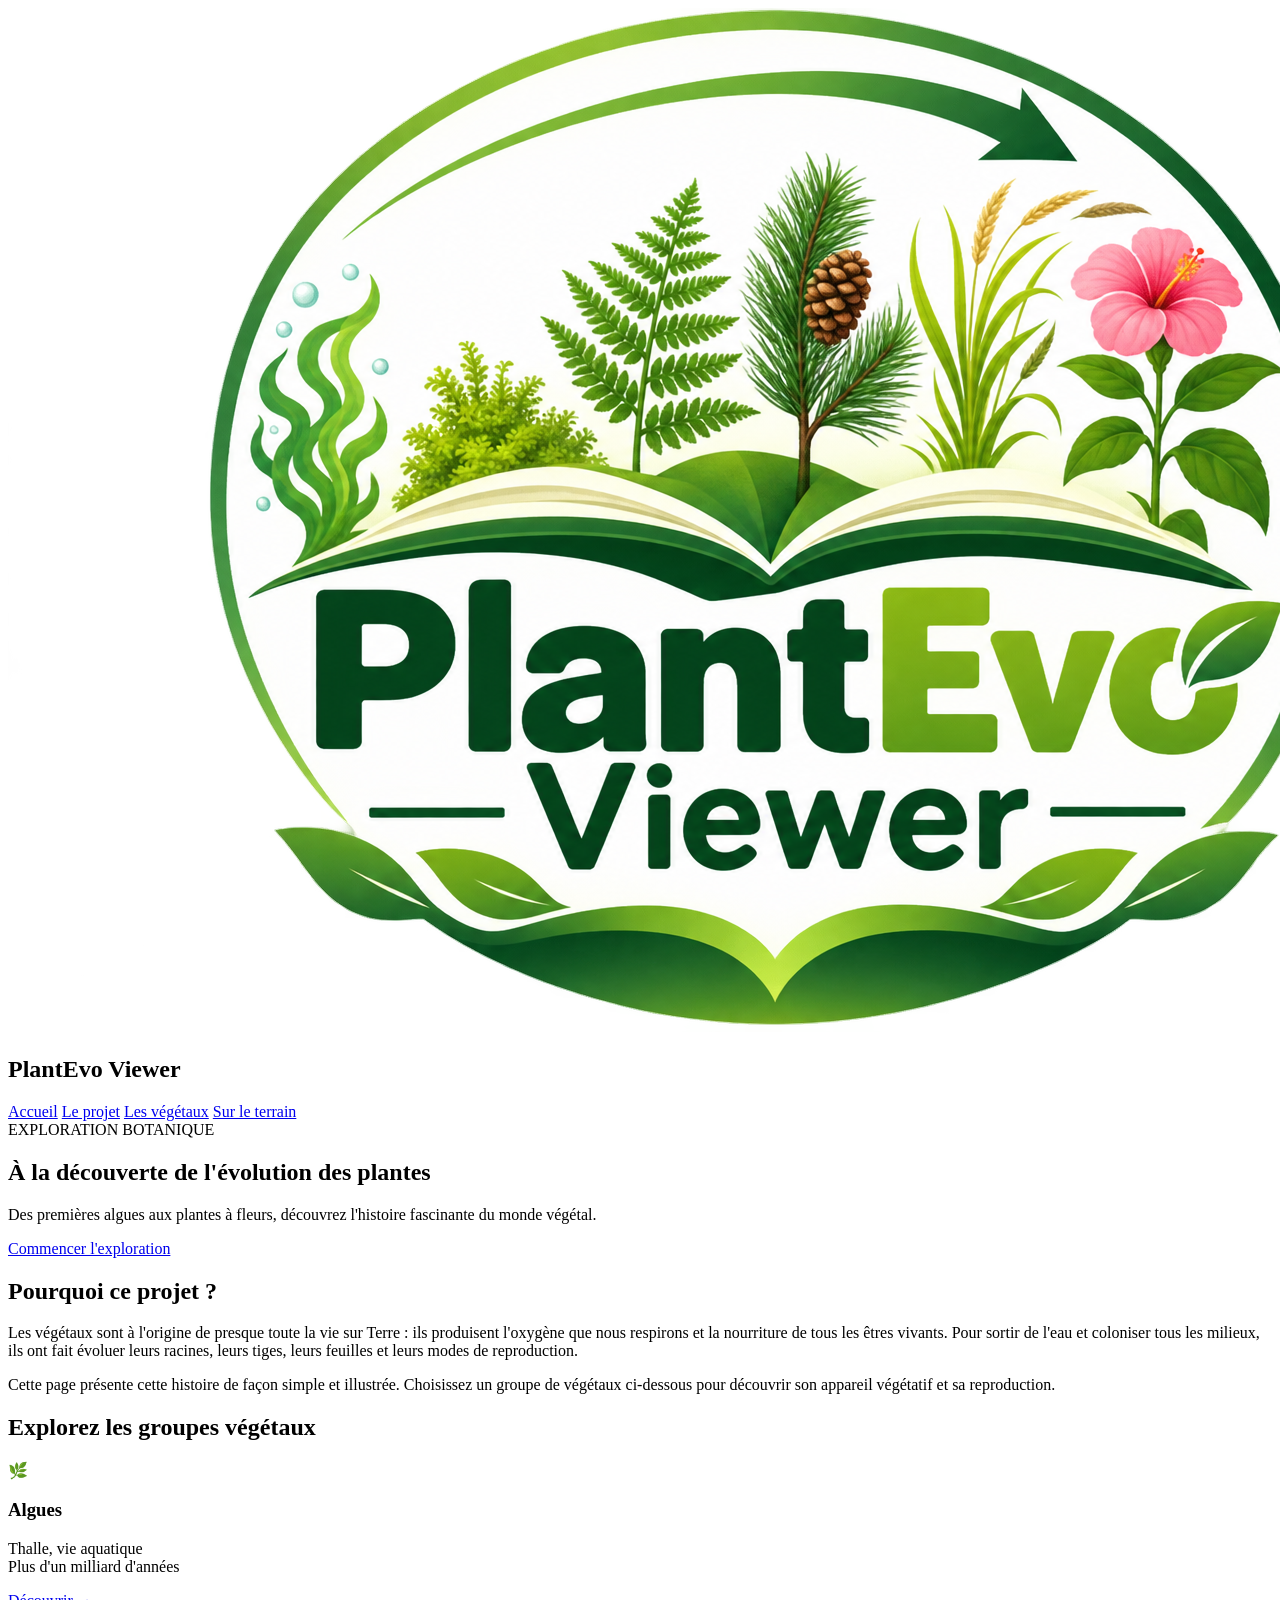
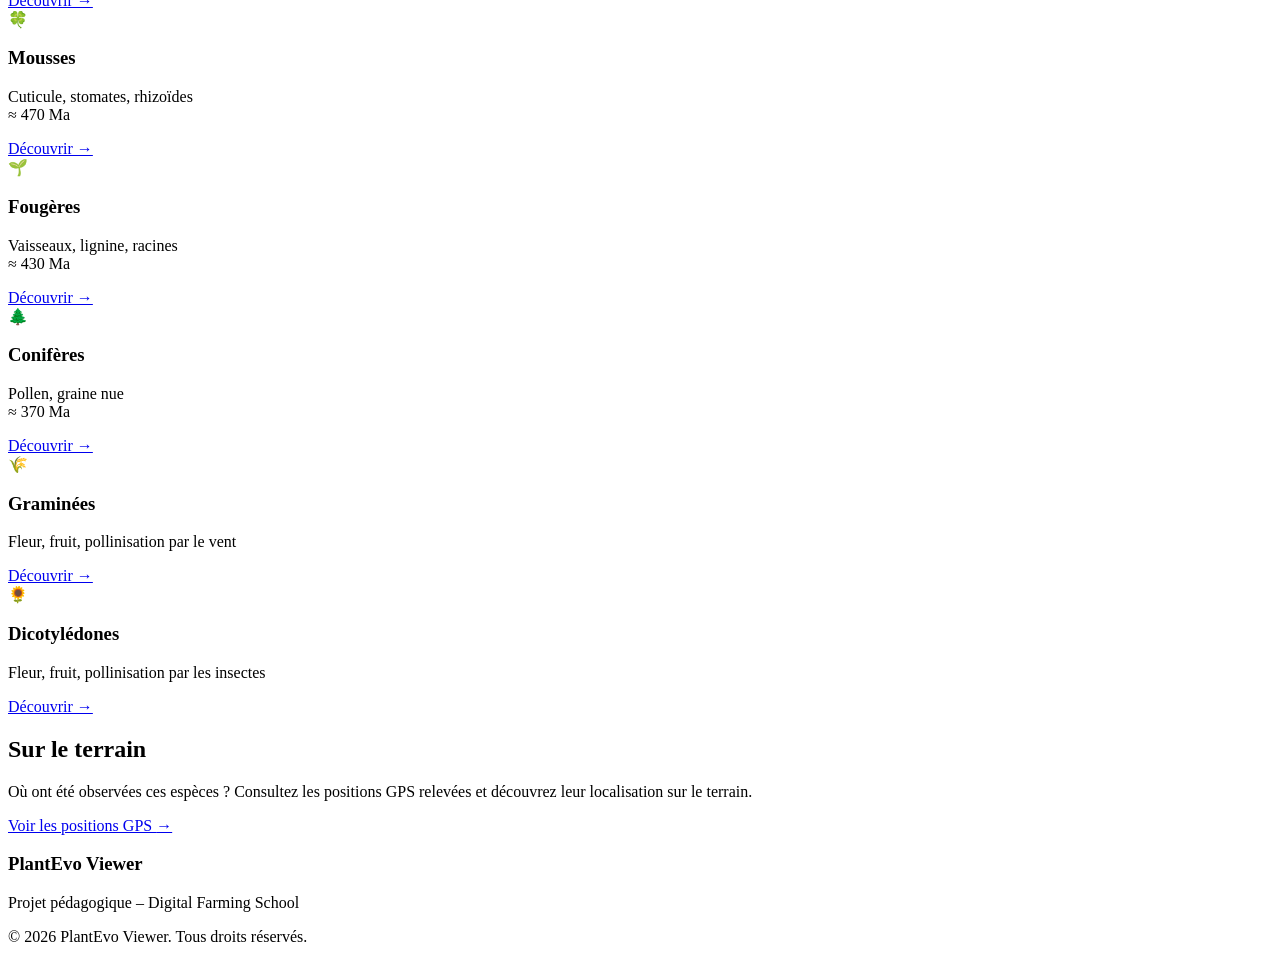
==== index.html @ 758a4658 "Démarrage du projet avec la finalisation de l'index.html" ====
<!DOCTYPE html>
<html lang="fr">

<head>
    <meta charset="UTF-8">
    <meta name="viewport" content="width=device-width, initial-scale=1.0">

    <title>PlantEvo Viewer</title>

    <!-- Liaison avec le fichier CSS -->
    <link rel="stylesheet" href="css/style.css">
</head>

<body>

    <!-- BARRE DE NAVIGATION -->
    <header class="header">

        <div class="logo">
            <img src="image/PlantEvo.png" alt="Logo PlantEvo Viewer">
            <h2>PlantEvo Viewer</h2>
        </div>

        <nav>
            <a href="#accueil">Accueil</a>
            <a href="#projet">Le projet</a>
            <a href="#vegetaux">Les végétaux</a>
            <a href="#terrain">Sur le terrain</a>
        </nav>

    </header>


    <!-- SECTION ACCUEIL -->
    <main>

        <section class="hero" id="accueil">

            <div class="hero-content">

                <span class="tagline">EXPLORATION BOTANIQUE</span>

                <h1>
                    À la découverte de l'évolution des plantes
                </h1>

                <p>
                    Des premières algues aux plantes à fleurs,
                    découvrez l'histoire fascinante du monde végétal.
                </p>

                <a href="#vegetaux" class="btn-primary">
                    Commencer l'exploration
                </a>

            </div>

        </section>


        <!-- PRESENTATION DU PROJET -->
        <section class="presentation" id="projet">

            <h2>Pourquoi ce projet ?</h2>

            <p>
                Les végétaux sont à l'origine de presque toute la vie
                sur Terre : ils produisent l'oxygène que nous respirons
                et la nourriture de tous les êtres vivants.
                Pour sortir de l'eau et coloniser tous les milieux,
                ils ont fait évoluer leurs racines, leurs tiges,
                leurs feuilles et leurs modes de reproduction.
            </p>

            <p>
                Cette page présente cette histoire de façon simple
                et illustrée. Choisissez un groupe de végétaux
                ci-dessous pour découvrir son appareil végétatif
                et sa reproduction.
            </p>

        </section>


        <!-- GROUPES DE VEGETAUX -->
        <section class="vegetaux" id="vegetaux">

            <h2>Explorez les groupes végétaux</h2>

            <div class="cards-container">

                <!-- ALGUES -->
                <article class="card">
                    <div class="card-icon">🌿</div>
                    <h3>Algues</h3>
                    <p>
                        Thalle, vie aquatique
                        <br>
                        Plus d'un milliard d'années
                    </p>
                    <a href="#">Découvrir →</a>
                </article>


                <!-- MOUSSES -->
                <article class="card">
                    <div class="card-icon">🍀</div>
                    <h3>Mousses</h3>
                    <p>
                        Cuticule, stomates, rhizoïdes
                        <br>
                        ≈ 470 Ma
                    </p>
                    <a href="#">Découvrir →</a>
                </article>


                <!-- FOUGERES -->
                <article class="card">
                    <div class="card-icon">🌱</div>
                    <h3>Fougères</h3>
                    <p>
                        Vaisseaux, lignine, racines
                        <br>
                        ≈ 430 Ma
                    </p>
                    <a href="#">Découvrir →</a>
                </article>


                <!-- CONIFERES -->
                <article class="card">
                    <div class="card-icon">🌲</div>
                    <h3>Conifères</h3>
                    <p>
                        Pollen, graine nue
                        <br>
                        ≈ 370 Ma
                    </p>
                    <a href="#">Découvrir →</a>
                </article>


                <!-- GRAMINEES -->
                <article class="card">
                    <div class="card-icon">🌾</div>
                    <h3>Graminées</h3>
                    <p>
                        Fleur, fruit, pollinisation par le vent
                    </p>
                    <a href="#">Découvrir →</a>
                </article>


                <!-- DICOTYLEDONES -->
                <article class="card">
                    <div class="card-icon">🌻</div>
                    <h3>Dicotylédones</h3>
                    <p>
                        Fleur, fruit, pollinisation par les insectes
                    </p>
                    <a href="#">Découvrir →</a>
                </article>

            </div>

        </section>


        <!-- SECTION SUR LE TERRAIN -->
        <section class="terrain" id="terrain">

            <div class="terrain-content">


                <div class="terrain-text">



                    <h2>Sur le terrain</h2>

                    <p>
                        Où ont été observées ces espèces ?
                        Consultez les positions GPS relevées
                        et découvrez leur localisation sur le terrain.
                    </p>

                    <a href="positions.html" class="btn-gps">
                        Voir les positions GPS
                        <span>→</span>
                    </a>

                </div>

            </div>

        </section>

    </main>


    <!-- PIED DE PAGE -->
    <footer>

        <h3>PlantEvo Viewer</h3>

        <p>
            Projet pédagogique – Digital Farming School
        </p>

        <p class="copyright">
            © 2026 PlantEvo Viewer. Tous droits réservés.
        </p>

    </footer>

</body>
</html>
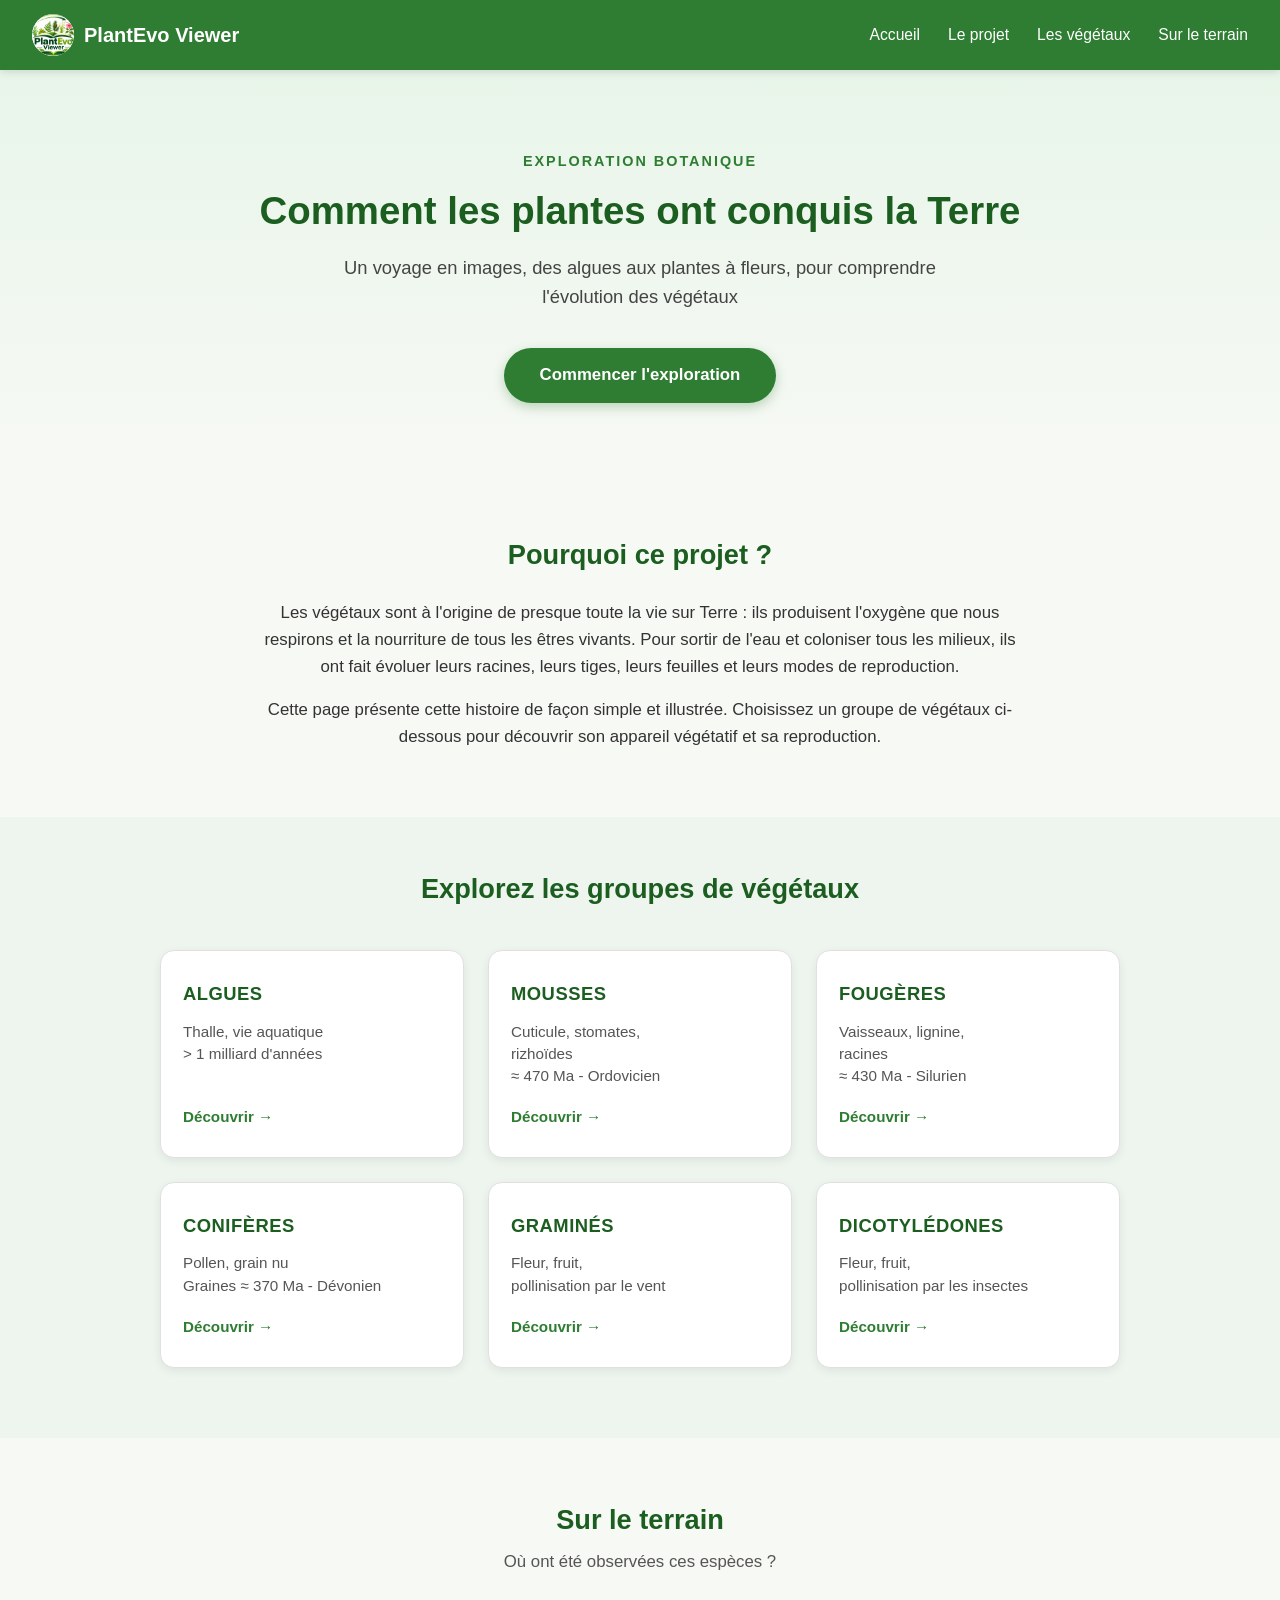
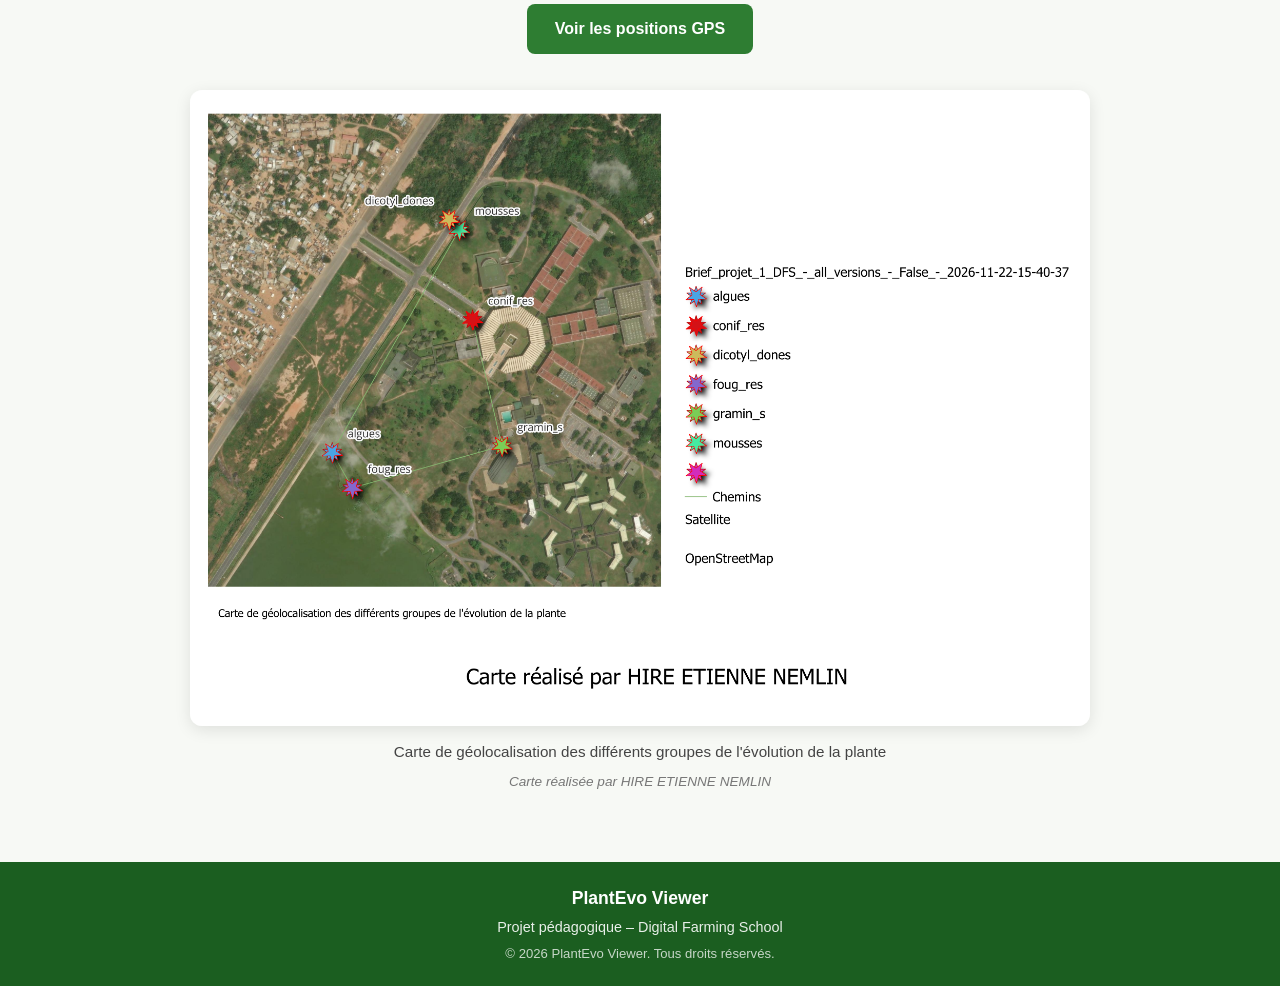
==== commit bd87cb56: "Rédaction du README" ====
--- a/index.html
+++ b/index.html
@@ -1,219 +1,126 @@
-
 <!DOCTYPE html>
 <html lang="fr">
-
 <head>
-    <meta charset="UTF-8">
-    <meta name="viewport" content="width=device-width, initial-scale=1.0">
-
-    <title>PlantEvo Viewer</title>
-
-    <!-- Liaison avec le fichier CSS -->
-    <link rel="stylesheet" href="css/style.css">
+  <meta charset="UTF-8">
+  <meta name="viewport" content="width=device-width, initial-scale=1.0">
+  <title>PlantEvo Viewer – Exploration Botanique</title>
+  <link rel="stylesheet" href="css/style.css">
 </head>
-
 <body>
 
-    <!-- BARRE DE NAVIGATION -->
-    <header class="header">
+  <!-- HEADER -->
+  <header>
+    <div class="logo">
+      <div class="logo-circle">
+        <img src="image/PlantEvo.png" alt="Logo PlantEvo">
+      </div>
+      <span>PlantEvo Viewer</span>
+    </div>
 
-        <div class="logo">
-            <img src="image/PlantEvo.png" alt="Logo PlantEvo Viewer">
-            <h2>PlantEvo Viewer</h2>
-        </div>
+    <nav>
+      <a href="#accueil">Accueil</a>
+      <a href="#projet">Le projet</a>
+      <a href="#vegetaux">Les végétaux</a>
+      <a href="#terrain">Sur le terrain</a>
+    </nav>
+  </header>
 
-        <nav>
-            <a href="#accueil">Accueil</a>
-            <a href="#projet">Le projet</a>
-            <a href="#vegetaux">Les végétaux</a>
-            <a href="#terrain">Sur le terrain</a>
-        </nav>
+  <!-- HERO -->
+  <section id="accueil" class="hero">
+    <p class="hero-label">EXPLORATION BOTANIQUE</p>
+    <h1>Comment les plantes ont conquis la Terre</h1>
+    <p class="hero-subtitle">
+      Un voyage en images, des algues aux plantes à fleurs, pour comprendre<br>
+      l'évolution des végétaux
+    </p>
+    <a href="#vegetaux" class="btn-primary">Commencer l'exploration</a>
+  </section>
 
-    </header>
+  <!-- POURQUOI CE PROJET -->
+  <section id="projet" class="why-section">
+    <h2>Pourquoi ce projet ?</h2>
+    <div class="why-content">
+      <p>
+        Les végétaux sont à l'origine de presque toute la vie sur Terre : ils produisent l'oxygène que nous
+        respirons et la nourriture de tous les êtres vivants. Pour sortir de l'eau et coloniser tous les milieux,
+        ils ont fait évoluer leurs racines, leurs tiges, leurs feuilles et leurs modes de reproduction.
+      </p>
+      <p>
+        Cette page présente cette histoire de façon simple et illustrée. Choisissez un groupe de végétaux
+        ci-dessous pour découvrir son appareil végétatif et sa reproduction.
+      </p>
+    </div>
+  </section>
 
+  <!-- GROUPES DE VÉGÉTAUX -->
+  <section id="vegetaux" class="groups-section">
+    <h2>Explorez les groupes de végétaux</h2>
 
-    <!-- SECTION ACCUEIL -->
-    <main>
+    <div class="groups-grid">
+      <!-- Algues -->
+      <a href="Algues.html" class="group-card">
+        <h3>ALGUES</h3>
+        <p>Thalle, vie aquatique<br>&gt; 1 milliard d'années</p>
+        <span class="discover">Découvrir →</span>
+      </a>
 
-        <section class="hero" id="accueil">
+      <!-- Mousses -->
+      <a href="Mousse.html" class="group-card">
+        <h3>MOUSSES</h3>
+        <p>Cuticule, stomates,<br>rizhoïdes<br>≈ 470 Ma - Ordovicien</p>
+        <span class="discover">Découvrir →</span>
+      </a>
 
-            <div class="hero-content">
+      <!-- Fougères -->
+      <a href="Fougère.html" class="group-card">
+        <h3>FOUGÈRES</h3>
+        <p>Vaisseaux, lignine,<br>racines<br>≈ 430 Ma - Silurien</p>
+        <span class="discover">Découvrir →</span>
+      </a>
 
-                <span class="tagline">EXPLORATION BOTANIQUE</span>
+      <!-- Conifères -->
+      <a href="Conifère.html" class="group-card">
+        <h3>CONIFÈRES</h3>
+        <p>Pollen, grain nu<br>Graines ≈ 370 Ma - Dévonien</p>
+        <span class="discover">Découvrir →</span>
+      </a>
 
-                <h1>
-                    À la découverte de l'évolution des plantes
-                </h1>
+      <!-- Graminés -->
+      <a href="Graminé.html" class="group-card">
+        <h3>GRAMINÉS</h3>
+        <p>Fleur, fruit,<br>pollinisation par le vent</p>
+        <span class="discover">Découvrir →</span>
+      </a>
 
-                <p>
-                    Des premières algues aux plantes à fleurs,
-                    découvrez l'histoire fascinante du monde végétal.
-                </p>
+      <!-- Dicotylédones -->
+      <a href="Dicotylédone.html" class="group-card">
+        <h3>DICOTYLÉDONES</h3>
+        <p>Fleur, fruit,<br>pollinisation par les insectes</p>
+        <span class="discover">Découvrir →</span>
+      </a>
+    </div>
+  </section>
 
-                <a href="#vegetaux" class="btn-primary">
-                    Commencer l'exploration
-                </a>
+  <!-- SUR LE TERRAIN -->
+  <section id="terrain" class="terrain-section">
+    <h2>Sur le terrain</h2>
+    <p class="terrain-subtitle">Où ont été observées ces espèces ?</p>
 
-            </div>
+    <a href="image/Carte 1.png" class="btn-secondary">Voir les positions GPS</a>
 
-        </section>
+    <div class="map-container">
+      <img src="image/Carte 1.png" alt="Carte des observations">
+      <p class="map-caption">Carte de géolocalisation des différents groupes de l'évolution de la plante</p>
+      <p class="map-credit">Carte réalisée par HIRE ETIENNE NEMLIN</p>
+    </div>
+  </section>
 
-
-        <!-- PRESENTATION DU PROJET -->
-        <section class="presentation" id="projet">
-
-            <h2>Pourquoi ce projet ?</h2>
-
-            <p>
-                Les végétaux sont à l'origine de presque toute la vie
-                sur Terre : ils produisent l'oxygène que nous respirons
-                et la nourriture de tous les êtres vivants.
-                Pour sortir de l'eau et coloniser tous les milieux,
-                ils ont fait évoluer leurs racines, leurs tiges,
-                leurs feuilles et leurs modes de reproduction.
-            </p>
-
-            <p>
-                Cette page présente cette histoire de façon simple
-                et illustrée. Choisissez un groupe de végétaux
-                ci-dessous pour découvrir son appareil végétatif
-                et sa reproduction.
-            </p>
-
-        </section>
-
-
-        <!-- GROUPES DE VEGETAUX -->
-        <section class="vegetaux" id="vegetaux">
-
-            <h2>Explorez les groupes végétaux</h2>
-
-            <div class="cards-container">
-
-                <!-- ALGUES -->
-                <article class="card">
-                    <div class="card-icon">🌿</div>
-                    <h3>Algues</h3>
-                    <p>
-                        Thalle, vie aquatique
-                        <br>
-                        Plus d'un milliard d'années
-                    </p>
-                    <a href="#">Découvrir →</a>
-                </article>
-
-
-                <!-- MOUSSES -->
-                <article class="card">
-                    <div class="card-icon">🍀</div>
-                    <h3>Mousses</h3>
-                    <p>
-                        Cuticule, stomates, rhizoïdes
-                        <br>
-                        ≈ 470 Ma
-                    </p>
-                    <a href="#">Découvrir →</a>
-                </article>
-
-
-                <!-- FOUGERES -->
-                <article class="card">
-                    <div class="card-icon">🌱</div>
-                    <h3>Fougères</h3>
-                    <p>
-                        Vaisseaux, lignine, racines
-                        <br>
-                        ≈ 430 Ma
-                    </p>
-                    <a href="#">Découvrir →</a>
-                </article>
-
-
-                <!-- CONIFERES -->
-                <article class="card">
-                    <div class="card-icon">🌲</div>
-                    <h3>Conifères</h3>
-                    <p>
-                        Pollen, graine nue
-                        <br>
-                        ≈ 370 Ma
-                    </p>
-                    <a href="#">Découvrir →</a>
-                </article>
-
-
-                <!-- GRAMINEES -->
-                <article class="card">
-                    <div class="card-icon">🌾</div>
-                    <h3>Graminées</h3>
-                    <p>
-                        Fleur, fruit, pollinisation par le vent
-                    </p>
-                    <a href="#">Découvrir →</a>
-                </article>
-
-
-                <!-- DICOTYLEDONES -->
-                <article class="card">
-                    <div class="card-icon">🌻</div>
-                    <h3>Dicotylédones</h3>
-                    <p>
-                        Fleur, fruit, pollinisation par les insectes
-                    </p>
-                    <a href="#">Découvrir →</a>
-                </article>
-
-            </div>
-
-        </section>
-
-
-        <!-- SECTION SUR LE TERRAIN -->
-        <section class="terrain" id="terrain">
-
-            <div class="terrain-content">
-
-
-                <div class="terrain-text">
-
-
-
-                    <h2>Sur le terrain</h2>
-
-                    <p>
-                        Où ont été observées ces espèces ?
-                        Consultez les positions GPS relevées
-                        et découvrez leur localisation sur le terrain.
-                    </p>
-
-                    <a href="positions.html" class="btn-gps">
-                        Voir les positions GPS
-                        <span>→</span>
-                    </a>
-
-                </div>
-
-            </div>
-
-        </section>
-
-    </main>
-
-
-    <!-- PIED DE PAGE -->
-    <footer>
-
-        <h3>PlantEvo Viewer</h3>
-
-        <p>
-            Projet pédagogique – Digital Farming School
-        </p>
-
-        <p class="copyright">
-            © 2026 PlantEvo Viewer. Tous droits réservés.
-        </p>
-
-    </footer>
+  <!-- FOOTER -->
+  <footer>
+    <div class="title">PlantEvo Viewer</div>
+    <div class="subtitle">Projet pédagogique – Digital Farming School</div>
+    <div class="copyright">© 2026 PlantEvo Viewer. Tous droits réservés.</div>
+  </footer>
 
 </body>
-</html>
+</html>
--- a/css/style.css
+++ b/css/style.css
@@ -0,0 +1,329 @@
+/* Smooth scroll */
+html {
+  scroll-behavior: smooth;
+}
+
+* {
+  margin: 0;
+  padding: 0;
+  box-sizing: border-box;
+}
+
+body {
+  font-family: Arial, Helvetica, sans-serif;
+  background-color: #f7f9f5;
+  color: #222;
+  line-height: 1.6;
+}
+
+/* ===== HEADER ===== */
+header {
+  background-color: #2e7d32;
+  color: white;
+  padding: 14px 32px;
+  display: flex;
+  align-items: center;
+  justify-content: space-between;
+  position: sticky;
+  top: 0;
+  z-index: 100;
+  box-shadow: 0 2px 8px rgba(0,0,0,0.12);
+}
+
+.logo {
+  display: flex;
+  align-items: center;
+  gap: 10px;
+  font-size: 1.25rem;
+  font-weight: bold;
+}
+
+.logo-circle {
+  width: 42px;
+  height: 42px;
+  background: white;
+  border-radius: 50%;
+  display: flex;
+  align-items: center;
+  justify-content: center;
+  overflow: hidden;
+}
+
+.logo-circle img {
+  width: 100%;
+  height: 100%;
+  object-fit: cover;
+}
+
+nav {
+  display: flex;
+  gap: 28px;
+}
+
+nav a {
+  color: white;
+  text-decoration: none;
+  font-size: 0.98rem;
+  font-weight: 500;
+  transition: opacity 0.2s;
+}
+
+nav a:hover {
+  opacity: 0.85;
+  text-decoration: underline;
+}
+
+/* ===== HERO ===== */
+.hero {
+  text-align: center;
+  padding: 80px 24px 70px;
+  background: linear-gradient(180deg, #e8f5e9 0%, #f7f9f5 100%);
+}
+
+.hero-label {
+  font-size: 0.9rem;
+  letter-spacing: 2px;
+  color: #2e7d32;
+  font-weight: 600;
+  margin-bottom: 14px;
+  text-transform: uppercase;
+}
+
+.hero h1 {
+  font-size: 2.4rem;
+  font-weight: 700;
+  color: #1b5e20;
+  margin-bottom: 18px;
+  line-height: 1.25;
+}
+
+.hero-subtitle {
+  font-size: 1.15rem;
+  color: #444;
+  max-width: 620px;
+  margin: 0 auto 36px;
+}
+
+.btn-primary {
+  display: inline-block;
+  background-color: #2e7d32;
+  color: white;
+  text-decoration: none;
+  padding: 14px 36px;
+  border-radius: 30px;
+  font-size: 1.05rem;
+  font-weight: 600;
+  transition: background-color 0.25s, transform 0.2s;
+  box-shadow: 0 4px 12px rgba(46, 125, 50, 0.3);
+}
+
+.btn-primary:hover {
+  background-color: #1b5e20;
+  transform: translateY(-2px);
+}
+
+/* ===== POURQUOI CE PROJET ===== */
+.why-section {
+  max-width: 800px;
+  margin: 0 auto;
+  padding: 60px 24px 50px;
+  text-align: center;
+}
+
+.why-section h2 {
+  font-size: 1.7rem;
+  color: #1b5e20;
+  margin-bottom: 24px;
+}
+
+.why-content p {
+  font-size: 1.05rem;
+  color: #333;
+  margin-bottom: 16px;
+}
+
+/* ===== GROUPES ===== */
+.groups-section {
+  padding: 50px 24px 70px;
+  background-color: #eef5ee;
+}
+
+.groups-section h2 {
+  text-align: center;
+  font-size: 1.7rem;
+  color: #1b5e20;
+  margin-bottom: 40px;
+}
+
+.groups-grid {
+  display: grid;
+  grid-template-columns: repeat(3, 1fr);
+  gap: 24px;
+  max-width: 960px;
+  margin: 0 auto;
+}
+
+.group-card {
+  background: white;
+  border-radius: 14px;
+  padding: 28px 22px;
+  text-decoration: none;
+  color: inherit;
+  box-shadow: 0 3px 10px rgba(0,0,0,0.07);
+  transition: transform 0.25s, box-shadow 0.25s;
+  display: flex;
+  flex-direction: column;
+  border: 1px solid #e0e0e0;
+}
+
+.group-card:hover {
+  transform: translateY(-6px);
+  box-shadow: 0 10px 24px rgba(0,0,0,0.12);
+}
+
+.group-card h3 {
+  font-size: 1.15rem;
+  color: #1b5e20;
+  margin-bottom: 12px;
+  letter-spacing: 0.5px;
+}
+
+.group-card p {
+  font-size: 0.95rem;
+  color: #555;
+  flex-grow: 1;
+  margin-bottom: 18px;
+  line-height: 1.45;
+}
+
+.group-card .discover {
+  font-size: 0.95rem;
+  color: #2e7d32;
+  font-weight: 600;
+}
+
+/* ===== SUR LE TERRAIN ===== */
+.terrain-section {
+  padding: 60px 24px 70px;
+  text-align: center;
+}
+
+.terrain-section h2 {
+  font-size: 1.7rem;
+  color: #1b5e20;
+  margin-bottom: 8px;
+}
+
+.terrain-subtitle {
+  font-size: 1.05rem;
+  color: #555;
+  margin-bottom: 28px;
+}
+
+.btn-secondary {
+  display: inline-block;
+  background-color: #2e7d32;
+  color: white;
+  text-decoration: none;
+  padding: 12px 28px;
+  border-radius: 8px;
+  font-size: 1rem;
+  font-weight: 600;
+  margin-bottom: 36px;
+  transition: background-color 0.25s;
+}
+
+.btn-secondary:hover {
+  background-color: #1b5e20;
+}
+
+.map-container {
+  max-width: 900px;
+  margin: 0 auto;
+}
+
+.map-container img {
+  width: 100%;
+  border-radius: 12px;
+  box-shadow: 0 4px 16px rgba(0,0,0,0.1);
+  display: block;
+}
+
+.map-caption {
+  margin-top: 14px;
+  font-size: 0.95rem;
+  color: #444;
+}
+
+.map-credit {
+  margin-top: 6px;
+  font-size: 0.85rem;
+  color: #777;
+  font-style: italic;
+}
+
+/* ===== FOOTER ===== */
+footer {
+  background-color: #1b5e20;
+  color: white;
+  text-align: center;
+  padding: 22px 16px;
+  font-size: 0.9rem;
+}
+
+footer .title {
+  font-weight: 700;
+  font-size: 1.1rem;
+  margin-bottom: 4px;
+}
+
+footer .subtitle {
+  opacity: 0.9;
+  margin-bottom: 3px;
+}
+
+footer .copyright {
+  opacity: 0.75;
+  font-size: 0.82rem;
+}
+
+/* ===== RESPONSIVE ===== */
+@media (max-width: 800px) {
+  .groups-grid {
+    grid-template-columns: 1fr 1fr;
+  }
+
+  .hero h1 {
+    font-size: 1.9rem;
+  }
+
+  nav {
+    gap: 16px;
+  }
+}
+
+@media (max-width: 560px) {
+  .groups-grid {
+    grid-template-columns: 1fr;
+  }
+
+  header {
+    flex-direction: column;
+    gap: 12px;
+    padding: 14px 20px;
+  }
+
+  nav {
+    flex-wrap: wrap;
+    justify-content: center;
+    gap: 12px 18px;
+  }
+
+  .hero {
+    padding: 50px 20px 50px;
+  }
+
+  .hero h1 {
+    font-size: 1.6rem;
+  }
+}
